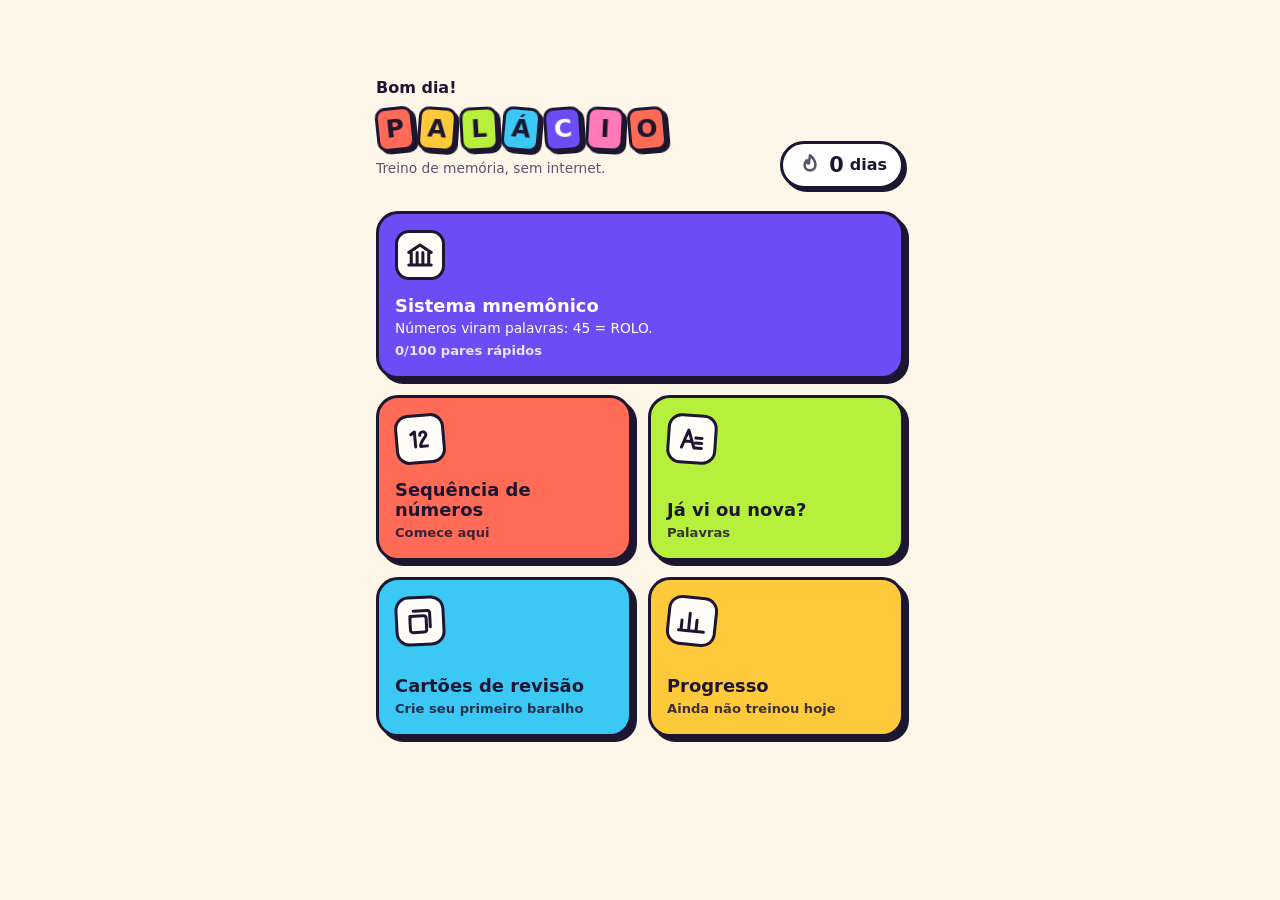
==== palacio/index.html @ a4c8fbee "Palácio: app de treino de memória offline (PWA) Novo app em palacio/, publicado em /Lsb/palacio/ jun" ====
<!doctype html>
<html lang="pt-BR">
<head>
  <meta charset="utf-8">
  <meta name="viewport" content="width=device-width, initial-scale=1, viewport-fit=cover">
  <title>Palácio</title>
  <meta name="description" content="Treino de memória que funciona sem internet: sistema mnemônico, sequência de números, palavras e cartões de revisão.">
  <meta name="theme-color" content="#fff6ea">
  <meta name="apple-mobile-web-app-capable" content="yes">
  <meta name="mobile-web-app-capable" content="yes">
  <meta name="apple-mobile-web-app-status-bar-style" content="default">
  <meta name="apple-mobile-web-app-title" content="Palácio">
  <link rel="manifest" href="manifest.webmanifest">
  <link rel="icon" href="img/icone.svg" type="image/svg+xml">
  <link rel="apple-touch-icon" href="img/icone-180.png">
  <link rel="stylesheet" href="css/app.css">
</head>
<body>
  <header class="topo">
    <button class="topo-voltar" id="voltar" aria-label="Voltar" hidden>
      <svg viewBox="0 0 24 24" width="22" height="22" aria-hidden="true"><path d="M15 5l-7 7 7 7" fill="none" stroke="currentColor" stroke-width="3" stroke-linecap="round" stroke-linejoin="round"/></svg>
    </button>
    <h1 class="topo-titulo" id="titulo">Palácio</h1>
    <span class="topo-offline" id="offline" hidden title="Sem internet: tudo continua funcionando">offline</span>
  </header>

  <main id="tela" class="tela" tabindex="-1"></main>

  <script type="module" src="js/app.js"></script>
</body>
</html>
---- palacio/css/app.css ----
/* Palácio — estilos. Blocos coloridos com borda grossa e sombra sólida, letras arredondadas.
   Pensado primeiro para celular em modo retrato. */

:root {
  --fundo: #fff6ea;
  --superficie: #ffffff;
  --superficie-2: #f3eadc;
  --texto: #1d1630;
  --texto-suave: #5c5470;
  --tinta: #1d1630; /* bordas e sombras */
  --borda-suave: #e4d9c8;
  --primario-fundo: #1d1630;
  --primario-texto: #ffffff;
  --ficha: #fffdf8; /* fichas brancas dentro dos blocos coloridos */
  --ficha-texto: #1d1630;

  --coral: #ff6b57;
  --lima: #b6f03c;
  --violeta: #6c4cf5;
  --ciano: #3cc8f5;
  --sol: #ffc93c;
  --rosa: #ff7ab6;
  --perigo: #d63a2a;
  --certo: #1f9d55;

  --raio: 22px;
  --sombra: 5px 5px 0 var(--tinta);
  --sombra-pequena: 3px 3px 0 var(--tinta);
  --mola: cubic-bezier(0.34, 1.56, 0.64, 1);
  --acento: transparent;
  --altura-topo: 56px;
  color-scheme: light dark;
}

@media (prefers-color-scheme: dark) {
  :root:not([data-tema-cor='claro']) {
    --fundo: #16131f;
    --superficie: #241f33;
    --superficie-2: #2e2840;
    --texto: #f4f0ff;
    --texto-suave: #a9a1bf;
    --tinta: #000000;
    --borda-suave: #3a3350;
    --primario-fundo: #f4f0ff;
    --primario-texto: #1d1630;
    --violeta: #7a5cff;
    --perigo: #ff7a66;
    --certo: #5fd38d;
  }
}

:root[data-tema-cor='escuro'] {
  --fundo: #16131f;
  --superficie: #241f33;
  --superficie-2: #2e2840;
  --texto: #f4f0ff;
  --texto-suave: #a9a1bf;
  --tinta: #000000;
  --borda-suave: #3a3350;
  --primario-fundo: #f4f0ff;
  --primario-texto: #1d1630;
  --violeta: #7a5cff;
  --perigo: #ff7a66;
  --certo: #5fd38d;
  color-scheme: dark;
}

:root[data-tema-cor='claro'] {
  color-scheme: light;
}

:root[data-secao='coral'] { --acento: var(--coral); }
:root[data-secao='lima'] { --acento: var(--lima); }
:root[data-secao='violeta'] { --acento: var(--violeta); }
:root[data-secao='ciano'] { --acento: var(--ciano); }
:root[data-secao='sol'] { --acento: var(--sol); }

* {
  box-sizing: border-box;
}

[hidden] {
  display: none !important;
}

html,
body {
  margin: 0;
  background: var(--fundo);
  color: var(--texto);
  font-family: ui-rounded, 'SF Pro Rounded', 'Nunito', 'Varela Round', system-ui, -apple-system, 'Segoe UI', Roboto, sans-serif;
  font-size: 16px;
  line-height: 1.45;
  -webkit-tap-highlight-color: transparent;
  -webkit-text-size-adjust: 100%;
  overscroll-behavior-y: none;
}

body {
  min-height: 100dvh;
}

button,
select,
input,
textarea {
  font: inherit;
  color: inherit;
}

button,
a {
  touch-action: manipulation;
}

a {
  color: inherit;
}

h2 {
  font-size: 1.25rem;
  font-weight: 900;
  letter-spacing: -0.01em;
  margin: 26px 0 10px;
}

h3 {
  font-size: 1.02rem;
  font-weight: 800;
  margin: 0 0 8px;
}

p {
  margin: 6px 0 10px;
}

.suave {
  color: var(--texto-suave);
}

.pequeno {
  font-size: 0.86rem;
}

.centro {
  text-align: center;
}

.crescer {
  flex: 1;
  min-width: 0;
}

.icone {
  flex: none;
  display: block;
}

/* ------------------------------------------------------------ topo */

.topo {
  position: sticky;
  top: 0;
  z-index: 20;
  display: flex;
  align-items: center;
  gap: 12px;
  min-height: calc(var(--altura-topo) + env(safe-area-inset-top));
  padding: env(safe-area-inset-top) 16px 0;
  background: var(--fundo);
  border-bottom: 4px solid var(--acento);
}

/* na tela inicial o nome já aparece grande, em bloquinhos */
:root[data-secao='inicio'] .topo-titulo {
  visibility: hidden;
}

.topo-titulo {
  flex: 1;
  margin: 0;
  font-size: 1.15rem;
  font-weight: 900;
  white-space: nowrap;
  overflow: hidden;
  text-overflow: ellipsis;
}

.topo-voltar {
  display: grid;
  place-items: center;
  flex: none;
  width: 40px;
  height: 40px;
  border: 3px solid var(--tinta);
  border-radius: 12px;
  background: var(--superficie);
  color: var(--texto);
  box-shadow: var(--sombra-pequena);
  cursor: pointer;
  transition: transform 0.1s, box-shadow 0.1s;
}

.topo-voltar:active {
  transform: translate(3px, 3px);
  box-shadow: none;
}

.topo-offline {
  font-size: 0.75rem;
  font-weight: 800;
  padding: 2px 10px;
  border: 2px solid var(--tinta);
  border-radius: 999px;
  background: var(--sol);
  color: var(--ficha-texto);
}

/* ------------------------------------------------------------ telas */

.tela {
  max-width: 560px;
  margin: 0 auto;
  padding: 18px 16px calc(32px + env(safe-area-inset-bottom));
  outline: none;
}

.tela-jogo {
  display: flex;
  flex-direction: column;
  gap: 18px;
  min-height: calc(100dvh - var(--altura-topo) - env(safe-area-inset-top) - 4px);
}

/* ------------------------------------------------------------ blocos */

.bloco {
  display: block;
  position: relative;
  background: var(--superficie);
  color: var(--texto);
  border: 3px solid var(--tinta);
  border-radius: var(--raio);
  box-shadow: var(--sombra);
  padding: 16px;
  margin: 0 0 16px;
  text-decoration: none;
}

.tela-jogo > .bloco,
.abaixo-palco > .bloco {
  margin: 0;
}

.bloco > :last-child {
  margin-bottom: 0;
}

.bloco > :first-child {
  margin-top: 0;
}

a.bloco {
  transition: transform 0.12s, box-shadow 0.12s;
}

a.bloco:active {
  transform: translate(4px, 4px);
  box-shadow: 1px 1px 0 var(--tinta);
}

.cor-coral,
.cor-lima,
.cor-violeta,
.cor-ciano,
.cor-sol,
.cor-rosa {
  background: var(--cor);
  color: var(--sobre, var(--ficha-texto));
}

.cor-coral { --cor: var(--coral); }
.cor-lima { --cor: var(--lima); }
.cor-violeta { --cor: var(--violeta); --sobre: #ffffff; }
.cor-ciano { --cor: var(--ciano); }
.cor-sol { --cor: var(--sol); }
.cor-rosa { --cor: var(--rosa); }

[class*='cor-'] .suave {
  color: inherit;
  opacity: 0.75;
}

.linha-entre {
  display: flex;
  justify-content: space-between;
  align-items: baseline;
  gap: 12px;
}

.barra {
  height: 16px;
  border: 3px solid var(--tinta);
  border-radius: 999px;
  background: var(--superficie-2);
  overflow: hidden;
  margin: 8px 0;
}

.barra > span {
  display: block;
  height: 100%;
  background: var(--lima);
  border-right: 3px solid var(--tinta);
}

/* ------------------------------------------------------------ botões */

.botoes {
  display: flex;
  flex-wrap: wrap;
  gap: 12px;
  margin: 14px 0;
}

.abaixo-palco > .botoes {
  margin: 0;
}

.botoes > .botao {
  flex: 1 1 0;
}

.botao {
  display: inline-flex;
  align-items: center;
  justify-content: center;
  gap: 8px;
  min-height: 50px;
  padding: 10px 18px;
  border: 3px solid var(--tinta);
  border-radius: 16px;
  background: var(--superficie);
  color: var(--texto);
  box-shadow: 4px 4px 0 var(--tinta);
  font-weight: 800;
  font-size: 1rem;
  text-decoration: none;
  cursor: pointer;
  user-select: none;
  -webkit-user-select: none;
  white-space: nowrap;
  transition: transform 0.1s, box-shadow 0.1s, background 0.15s;
}

.botao:active {
  transform: translate(4px, 4px);
  box-shadow: 0 0 0 var(--tinta);
}

.botao[disabled] {
  opacity: 0.45;
  pointer-events: none;
}

.botao.escuro {
  background: var(--primario-fundo);
  color: var(--primario-texto);
}

[class*='cor-'] .botao.escuro {
  background: #1d1630;
  color: #ffffff;
}

[class*='cor-'] .botao:not(.escuro):not([class*='cor-']) {
  background: var(--ficha);
  color: var(--ficha-texto);
}

.botao.grande {
  min-height: 58px;
  font-size: 1.12rem;
  padding: 12px 22px;
}

.botao.largo {
  display: flex;
  width: 100%;
}

.botao.perigo {
  color: var(--perigo);
}

.botao.resposta {
  flex: 1 1 0;
  flex-direction: column;
  gap: 4px;
  min-height: 96px;
  font-size: 1.2rem;
  border-radius: 20px;
}

.botao[class*='cor-'] {
  background: var(--cor);
  color: var(--sobre, var(--ficha-texto));
}

.respostas {
  display: flex;
  gap: 14px;
}

/* ------------------------------------------------------------ opções */

.opcao {
  display: block;
  margin: 4px 0 16px;
}

.opcao:last-child {
  margin-bottom: 4px;
}

.opcao-rotulo {
  display: block;
  font-weight: 800;
  font-size: 0.92rem;
  margin-bottom: 8px;
}

.opcao-linha {
  display: flex;
  align-items: center;
  gap: 12px;
  cursor: pointer;
}

.opcao-linha .opcao-rotulo {
  margin-bottom: 0;
}

.opcao-descricao {
  display: block;
  font-size: 0.8rem;
  color: var(--texto-suave);
}

.pilulas {
  display: flex;
  flex-wrap: wrap;
  gap: 8px;
}

.pilula {
  border: 2.5px solid var(--tinta);
  border-radius: 999px;
  padding: 7px 14px;
  background: var(--superficie);
  color: var(--texto);
  font-weight: 800;
  font-size: 0.9rem;
  cursor: pointer;
  transition: transform 0.15s var(--mola), background 0.15s;
}

.pilula[aria-pressed='true'] {
  background: var(--primario-fundo);
  color: var(--primario-texto);
  transform: scale(1.05);
}

.interruptor {
  position: relative;
  flex: none;
  width: 54px;
  height: 32px;
}

.interruptor input {
  position: absolute;
  inset: 0;
  opacity: 0;
  margin: 0;
  cursor: pointer;
  z-index: 1;
}

.interruptor span {
  position: absolute;
  inset: 0;
  border: 3px solid var(--tinta);
  border-radius: 999px;
  background: var(--superficie-2);
  transition: background 0.2s;
}

.interruptor span::after {
  content: '';
  position: absolute;
  top: 3px;
  left: 3px;
  width: 20px;
  height: 20px;
  border-radius: 50%;
  background: var(--tinta);
  transition: transform 0.25s var(--mola);
}

.interruptor input:checked + span {
  background: var(--lima);
}

.interruptor input:checked + span::after {
  transform: translateX(22px);
  background: #1d1630;
}

.interruptor input:focus-visible + span {
  outline: 3px solid var(--violeta);
  outline-offset: 2px;
}

.entrada {
  display: block;
  width: 100%;
  border: 3px solid var(--tinta);
  border-radius: 14px;
  padding: 12px 14px;
  background: var(--superficie);
  color: var(--texto);
  font-size: 17px;
  line-height: 1.35;
  resize: vertical;
}

.entrada:focus {
  outline: 3px solid var(--violeta);
  outline-offset: 2px;
}

.entrada.grande {
  font-size: 1.5rem;
  font-weight: 800;
  text-align: center;
  padding: 14px;
}

.rotulo-campo {
  display: block;
  font-weight: 800;
  margin: 14px 0;
}

.rotulo-campo > .entrada {
  margin-top: 6px;
  font-weight: 600;
}

/* ------------------------------------------------------------ palco dos jogos */

.palco {
  flex: 1 0 auto;
  display: flex;
  flex-direction: column;
  align-items: center;
  justify-content: center;
  gap: 10px;
  min-height: 230px;
  padding: 26px 18px;
  overflow: hidden;
  text-align: center;
  margin: 0;
}

.abaixo-palco {
  display: flex;
  flex-direction: column;
  gap: 16px;
}

.cabecalho-jogo h2 {
  font-size: 1.6rem;
  margin: 12px 0 4px;
}

.cabecalho-jogo p {
  max-width: 32ch;
  margin: 0 auto 6px;
}

.cabecalho-icone {
  display: inline-grid;
  place-items: center;
  width: 64px;
  height: 64px;
  border: 3px solid var(--tinta);
  border-radius: 18px;
  background: var(--ficha);
  color: var(--ficha-texto);
  box-shadow: var(--sombra-pequena);
  transform: rotate(-6deg);
  flex: none;
}

.cabecalho-secao {
  display: flex;
  align-items: center;
  gap: 14px;
}

.cabecalho-secao h2 {
  margin: 0 0 4px;
}

.cabecalho-secao p {
  margin: 0;
}

.destaques {
  display: grid;
  grid-template-columns: repeat(auto-fit, minmax(80px, 1fr));
  gap: 10px;
  width: 100%;
  margin: 6px 0;
}

.destaque {
  display: flex;
  flex-direction: column;
  align-items: center;
  text-align: center;
}

.destaque strong {
  font-size: 1.9rem;
  font-weight: 900;
  line-height: 1.1;
  font-variant-numeric: tabular-nums;
}

.destaque span {
  font-size: 0.78rem;
  font-weight: 700;
  opacity: 0.85;
}

.nivel-rotulo {
  font-weight: 900;
  font-size: 0.85rem;
  letter-spacing: 0.08em;
  text-transform: uppercase;
  padding: 3px 12px;
  border: 2.5px solid var(--tinta);
  border-radius: 999px;
  background: var(--ficha);
  color: var(--ficha-texto);
}

.numero-exibido {
  display: flex;
  flex-wrap: wrap;
  justify-content: center;
  gap: 0 0.3em;
  font-weight: 900;
  line-height: 1.05;
  letter-spacing: 0.02em;
  font-variant-numeric: tabular-nums;
  word-break: break-all;
  overflow-wrap: anywhere;
  max-width: 100%;
  margin: 10px 0;
}

.numero-pequeno {
  font-size: 2rem;
  font-weight: 900;
  opacity: 0.85;
  font-variant-numeric: tabular-nums;
}

.grupo-digitos {
  display: inline-block;
}

.pergunta {
  font-size: 1.25rem;
  font-weight: 800;
  margin: 4px 0;
}

.pergunta.ok::before {
  content: '✓ ';
}

.pergunta.alerta::before {
  content: '✗ ';
}

.tempo {
  width: min(280px, 80%);
  height: 14px;
  border: 3px solid var(--tinta);
  border-radius: 999px;
  background: var(--ficha);
  overflow: hidden;
}

.tempo > span {
  display: block;
  height: 100%;
  background: var(--tinta);
  animation: esvaziar linear forwards;
}

@keyframes esvaziar {
  from { width: 100%; }
  to { width: 0; }
}

.casas-digitos {
  display: flex;
  flex-wrap: wrap;
  justify-content: center;
  gap: 6px;
  max-width: 100%;
  min-height: 52px;
}

.casa-digito {
  display: grid;
  place-items: center;
  width: 36px;
  height: 48px;
  border: 3px solid var(--tinta);
  border-radius: 10px;
  background: var(--ficha);
  color: var(--ficha-texto);
  font-size: 1.7rem;
  font-weight: 900;
  opacity: 0.55;
}

.casa-digito.cheia {
  opacity: 1;
  animation: pular 0.3s var(--mola);
}

.casa-digito.atual {
  opacity: 1;
  border-style: dashed;
}

.casas-digitos.muitas .casa-digito {
  width: 28px;
  height: 40px;
  font-size: 1.3rem;
  border-width: 2.5px;
}

.casas-digitos.livre .casa-digito:not(.cheia):not(.atual) {
  display: none;
}

.teclado {
  display: grid;
  grid-template-columns: repeat(3, 1fr);
  gap: 10px;
}

.tecla {
  height: clamp(50px, 7.2dvh, 64px);
  border: 3px solid var(--tinta);
  border-radius: 16px;
  background: var(--superficie);
  color: var(--texto);
  box-shadow: 3px 3px 0 var(--tinta);
  font-size: 1.7rem;
  font-weight: 900;
  display: grid;
  place-items: center;
  cursor: pointer;
  user-select: none;
  -webkit-user-select: none;
  transition: transform 0.08s, box-shadow 0.08s, background 0.15s;
}

.tecla:active {
  transform: translate(3px, 3px);
  box-shadow: none;
}

.tecla-apagar {
  background: var(--superficie-2);
}

.tecla-ok {
  background: var(--sol);
  color: var(--ficha-texto);
  font-size: 1.3rem;
}

.tecla-ok.pronto {
  background: var(--lima);
  animation: pulsar 1.2s ease-in-out infinite;
}

@keyframes pulsar {
  50% { transform: scale(1.05); }
}

.comparacao {
  display: grid;
  gap: 2px;
  justify-items: center;
}

.comparacao-rotulo {
  font-size: 0.75rem;
  font-weight: 900;
  text-transform: uppercase;
  letter-spacing: 0.1em;
  opacity: 0.8;
  margin-top: 6px;
}

.linha-digitos {
  display: flex;
  flex-wrap: wrap;
  justify-content: center;
  gap: 2px;
  font-size: 1.9rem;
  font-weight: 900;
  font-variant-numeric: tabular-nums;
  line-height: 1.2;
}

.linha-digitos span {
  min-width: 0.75em;
  padding: 0 1px;
}

.linha-digitos .errado {
  background: #1d1630;
  color: #ffffff;
  border-radius: 6px;
}

.titulo-resultado {
  font-size: 2.3rem;
  font-weight: 900;
  line-height: 1.1;
  letter-spacing: -0.02em;
  margin-top: 8px;
}

.nivel-proximo {
  font-weight: 800;
  opacity: 0.85;
}

.placar-final {
  display: flex;
  flex-direction: column;
  align-items: center;
}

.placar-final strong {
  font-size: 4rem;
  font-weight: 900;
  line-height: 1;
  font-variant-numeric: tabular-nums;
}

.placar-final span {
  font-weight: 800;
}

.dica-sistema {
  width: 100%;
  margin-top: 6px;
  padding: 10px;
  border: 2.5px dashed currentColor;
  border-radius: 14px;
}

.dica-titulo {
  display: block;
  font-size: 0.72rem;
  font-weight: 900;
  text-transform: uppercase;
  letter-spacing: 0.1em;
  margin-bottom: 6px;
}

.dica-itens,
.lista-erros {
  display: flex;
  flex-wrap: wrap;
  justify-content: center;
  gap: 6px;
}

.dica-par {
  display: inline-flex;
  align-items: baseline;
  gap: 6px;
  padding: 3px 10px;
  border: 2.5px solid var(--tinta);
  border-radius: 10px;
  background: var(--ficha);
  color: var(--ficha-texto);
  font-weight: 700;
}

.dica-par b {
  font-weight: 900;
  font-variant-numeric: tabular-nums;
}

/* palavras */

.barra-jogo {
  position: absolute;
  top: 14px;
  left: 16px;
  right: 16px;
  display: flex;
  justify-content: space-between;
  align-items: center;
}

.vidas {
  display: flex;
  gap: 4px;
}

.vida path {
  fill: var(--coral);
  stroke: #1d1630;
}

.vida {
  transition: transform 0.3s var(--mola), opacity 0.3s;
}

.vida.perdida {
  opacity: 0.25;
  transform: scale(0.7) rotate(-20deg);
}

.placar {
  display: flex;
  align-items: baseline;
  gap: 8px;
  font-weight: 800;
  font-size: 0.85rem;
}

.placar strong {
  font-size: 1.8rem;
  font-weight: 900;
  font-variant-numeric: tabular-nums;
}

.palavra-exibida {
  font-size: 3rem;
  font-weight: 900;
  line-height: 1.1;
  letter-spacing: -0.01em;
  overflow-wrap: anywhere;
  margin: 10px 0;
}

.retorno {
  min-height: 1.5em;
  font-weight: 900;
  font-size: 1.1rem;
}

/* ------------------------------------------------------------ animações */

.pular {
  animation: pular 0.42s var(--mola);
}

@keyframes pular {
  0% { transform: scale(0.55); opacity: 0; }
  60% { opacity: 1; }
  100% { transform: scale(1); opacity: 1; }
}

.brilho {
  animation: brilho 0.35s ease-out;
}

@keyframes brilho {
  0% { transform: scale(1); filter: brightness(1); }
  35% { transform: scale(1.025); filter: brightness(1.12); }
  100% { transform: scale(1); filter: brightness(1); }
}

.tremer {
  animation: tremer 0.42s ease-in-out;
}

@keyframes tremer {
  20% { transform: translateX(-10px) rotate(-1deg); }
  40% { transform: translateX(9px) rotate(1deg); }
  60% { transform: translateX(-6px); }
  80% { transform: translateX(4px); }
}

.entrar {
  animation: entrar 0.45s var(--mola);
}

@keyframes entrar {
  from { transform: translateY(40px) rotate(3deg); opacity: 0; }
  to { transform: none; opacity: 1; }
}

.virar {
  animation: virar 0.35s var(--mola);
}

@keyframes virar {
  0% { transform: perspective(800px) rotateX(12deg) scale(0.98); }
  100% { transform: none; }
}

.confete {
  position: absolute;
  inset: 0;
  pointer-events: none;
  overflow: hidden;
  border-radius: inherit;
}

.confete span {
  position: absolute;
  top: -18px;
  width: 11px;
  height: 15px;
  border: 2px solid #1d1630;
  border-radius: 3px;
  animation: cair ease-in forwards;
}

@keyframes cair {
  to {
    transform: translate(var(--desvio), 560px) rotate(var(--giro));
  }
}

@media (prefers-reduced-motion: reduce) {
  *,
  *::before,
  *::after {
    animation-duration: 0.01ms !important;
    animation-iteration-count: 1 !important;
    transition-duration: 0.01ms !important;
  }
  .tempo > span {
    animation-duration: inherit !important;
  }
}

/* ------------------------------------------------------------ gráfico */

.grafico {
  display: flex;
  align-items: flex-end;
  gap: 3px;
  height: 110px;
  padding-top: 6px;
}

.barra-grafico {
  flex: 1;
  max-width: 28px;
  background: var(--acento-grafico, var(--ciano));
  border: 2px solid var(--tinta);
  border-radius: 6px 6px 2px 2px;
  transform-origin: bottom;
  animation: crescer 0.5s var(--mola) both;
}

.barra-grafico.topo {
  background: var(--sol);
}

@keyframes crescer {
  from { transform: scaleY(0); }
}

/* ------------------------------------------------------------ início */

.boas-vindas {
  display: flex;
  flex-wrap: wrap;
  align-items: flex-end;
  justify-content: space-between;
  gap: 10px 12px;
  margin: 2px 0 22px;
}

.saudacao {
  font-weight: 800;
  margin: 0 0 8px;
}

.marca {
  display: flex;
  gap: 4px;
  margin: 0 0 8px;
}

.marca span {
  display: grid;
  place-items: center;
  width: 38px;
  height: 44px;
  border: 3px solid var(--tinta);
  border-radius: 10px;
  background: var(--cor);
  color: var(--sobre, var(--ficha-texto));
  box-shadow: var(--sombra-pequena);
  font-size: 1.55rem;
  font-weight: 900;
  transform: rotate(var(--giro, 0deg));
  animation: soltar 0.5s var(--mola) both;
}

@keyframes soltar {
  from { transform: translateY(-30px) rotate(var(--giro, 0deg)); opacity: 0; }
}

.sequencia {
  display: inline-flex;
  align-items: center;
  gap: 6px;
  padding: 6px 14px;
  border: 3px solid var(--tinta);
  border-radius: 999px;
  background: var(--superficie);
  box-shadow: var(--sombra-pequena);
  font-weight: 800;
}

.sequencia strong {
  font-size: 1.3rem;
  font-weight: 900;
}

.sequencia .icone {
  color: var(--texto-suave);
}

.sequencia.acesa {
  background: var(--sol);
  color: var(--ficha-texto);
}

.sequencia.acesa .icone {
  color: #e2402b;
}

.sequencia.acesa .icone path {
  fill: var(--coral);
}

.grade-inicio {
  display: grid;
  grid-template-columns: 1fr 1fr;
  gap: 16px;
}

.grade-inicio .bloco {
  margin: 0;
}

.bloco-inicio {
  display: flex;
  flex-direction: column;
  gap: 2px;
  min-height: 160px;
}

.bloco-inicio.largo {
  grid-column: span 2;
  min-height: 140px;
}

.bloco-icone {
  display: grid;
  place-items: center;
  width: 50px;
  height: 50px;
  border: 3px solid var(--tinta);
  border-radius: 14px;
  background: var(--ficha);
  color: var(--ficha-texto);
  margin-bottom: auto;
}

.bloco-inicio:nth-child(2) .bloco-icone { transform: rotate(-5deg); }
.bloco-inicio:nth-child(3) .bloco-icone { transform: rotate(4deg); }
.bloco-inicio:nth-child(4) .bloco-icone { transform: rotate(-3deg); }
.bloco-inicio:nth-child(5) .bloco-icone { transform: rotate(6deg); }

.bloco-titulo {
  margin-top: 14px;
  font-size: 1.12rem;
  font-weight: 900;
  line-height: 1.15;
}

.bloco-texto {
  font-size: 0.86rem;
}

.bloco-info {
  font-size: 0.82rem;
  font-weight: 800;
  opacity: 0.85;
}

.aviso-instalar {
  margin-top: 22px;
}

/* ------------------------------------------------------------ progresso */

.calendario {
  display: grid;
  grid-template-rows: repeat(7, 1fr);
  grid-auto-flow: column;
  grid-auto-columns: 1fr;
  gap: 4px;
}

.calendario .dia {
  aspect-ratio: 1;
  border-radius: 4px;
  background: var(--superficie-2);
  border: 1.5px solid transparent;
}

.calendario .n1 { background: #ffe39a; border-color: var(--tinta); }
.calendario .n2 { background: var(--sol); border-color: var(--tinta); }
.calendario .n3 { background: #ff9f43; border-color: var(--tinta); }
.calendario .n4 { background: var(--coral); border-color: var(--tinta); }

.calendario .hoje {
  outline: 2.5px solid var(--violeta);
  outline-offset: 1px;
}

.grade-recordes {
  display: grid;
  grid-template-columns: 1fr 1fr;
  gap: 14px;
}

.grade-recordes .bloco {
  margin: 0;
}

.recorde {
  display: flex;
  flex-direction: column;
}

.recorde span {
  font-size: 0.82rem;
  font-weight: 800;
}

.recorde strong {
  font-size: 2.1rem;
  font-weight: 900;
  line-height: 1.1;
  font-variant-numeric: tabular-nums;
}

.recorde small {
  font-weight: 700;
  opacity: 0.8;
}

/* ------------------------------------------------------------ cartões */

.baralho-nome {
  font-size: 1.25rem;
  font-weight: 900;
}

.contagens {
  display: flex;
  flex-wrap: wrap;
  gap: 8px;
  margin-top: 10px;
}

.contagem {
  display: inline-flex;
  align-items: baseline;
  gap: 5px;
  padding: 2px 10px;
  border: 2px solid var(--tinta);
  border-radius: 999px;
  background: var(--ficha);
  color: var(--ficha-texto);
  font-size: 0.8rem;
  font-weight: 700;
}

.contagem b {
  font-size: 1.05rem;
  font-weight: 900;
}

.contagem.novos b { color: #0a6fb3; }
.contagem.aprendendo b { color: #c2410c; }
.contagem.revisar b { color: #3f7d0b; }

.cabecalho-baralho h2 {
  margin: 0 0 2px;
}

.cabecalho-baralho .botao {
  margin-top: 16px;
}

.tudo-em-dia {
  display: flex;
  align-items: center;
  gap: 8px;
  font-weight: 800;
  margin: 14px 0 0;
}

.lista-cartoes {
  margin-top: 10px;
  border: 3px solid var(--tinta);
  border-radius: 18px;
  background: var(--superficie);
  overflow: hidden;
}

.lista-cartoes:empty {
  display: none;
}

.item-cartao {
  display: grid;
  grid-template-columns: 1fr auto;
  gap: 0 10px;
  padding: 10px 14px;
  text-decoration: none;
  border-bottom: 2px dashed var(--borda-suave);
}

.item-cartao:last-child {
  border-bottom: 0;
}

.item-cartao:active {
  background: var(--superficie-2);
}

.item-frente {
  font-weight: 800;
  overflow: hidden;
  text-overflow: ellipsis;
  white-space: nowrap;
}

.item-verso {
  grid-column: 1;
  color: var(--texto-suave);
  font-size: 0.88rem;
  overflow: hidden;
  text-overflow: ellipsis;
  white-space: nowrap;
}

.item-estado {
  grid-column: 2;
  grid-row: 1 / span 2;
  align-self: center;
  font-size: 0.75rem;
  font-weight: 800;
  padding: 2px 8px;
  border: 2px solid var(--tinta);
  border-radius: 999px;
}

.cartao-estudo {
  flex: 1 0 auto;
  display: flex;
  flex-direction: column;
  justify-content: center;
  align-items: center;
  min-height: 260px;
  padding: 40px 20px 24px;
  text-align: center;
  overflow: hidden;
}

.etiqueta-fase {
  position: absolute;
  top: 12px;
  left: 12px;
  font-size: 0.72rem;
  font-weight: 900;
  text-transform: uppercase;
  letter-spacing: 0.08em;
  padding: 2px 10px;
  border: 2px solid var(--tinta);
  border-radius: 999px;
  background: var(--ficha);
  color: var(--ficha-texto);
}

.frente {
  font-size: 1.8rem;
  font-weight: 900;
  line-height: 1.2;
  white-space: pre-wrap;
  overflow-wrap: anywhere;
}

.divisoria {
  width: 70%;
  height: 0;
  border-top: 3px dashed currentColor;
  margin: 18px 0;
  opacity: 0.6;
}

.verso {
  font-size: 1.4rem;
  font-weight: 700;
  line-height: 1.3;
  white-space: pre-wrap;
  overflow-wrap: anywhere;
}

.acoes-estudo {
  min-height: 80px;
}

.respostas-srs {
  display: grid;
  grid-template-columns: repeat(4, 1fr);
  gap: 8px;
}

.resposta-srs {
  flex-direction: column;
  gap: 2px;
  min-height: 74px;
  padding: 6px 2px;
  border-radius: 16px;
  color: var(--ficha-texto);
}

.resposta-srs.errei { background: var(--coral); }
.resposta-srs.dificil { background: var(--sol); }
.resposta-srs.bom { background: var(--lima); }
.resposta-srs.facil { background: var(--ciano); }

.rotulo-resposta {
  font-size: 0.95rem;
  font-weight: 900;
}

.espera {
  font-size: 0.78rem;
  font-weight: 700;
  opacity: 0.8;
}

/* ------------------------------------------------------------ sistema */

.tabela-sistema {
  display: grid;
  grid-template-columns: 1fr 1fr;
  gap: 14px;
}

.tabela-sistema .bloco {
  margin: 0;
}

.ficha-digito {
  display: grid;
  grid-template-columns: auto 1fr;
  grid-template-areas:
    'num letras'
    'num nota'
    'num exemplo';
  align-content: center;
  column-gap: 10px;
  padding: 10px 12px;
  min-height: 92px;
}

.ficha-numero {
  grid-area: num;
  align-self: center;
  font-size: 2.6rem;
  font-weight: 900;
  line-height: 1;
}

.ficha-letras {
  grid-area: letras;
  font-weight: 900;
  font-size: 1.05rem;
  line-height: 1.2;
}

.ficha-nota {
  grid-area: nota;
  font-size: 0.7rem;
  font-weight: 700;
  line-height: 1.2;
  opacity: 0.85;
}

.ficha-exemplo {
  grid-area: exemplo;
  font-size: 0.8rem;
  font-style: italic;
  margin-top: 2px;
}

.treino {
  display: flex;
  align-items: center;
  gap: 14px;
}

.treino-icone {
  display: grid;
  place-items: center;
  flex: none;
  width: 52px;
  height: 52px;
  border: 3px solid var(--tinta);
  border-radius: 14px;
  background: var(--ficha);
  color: var(--ficha-texto);
}

.treino strong {
  display: block;
  font-size: 1.05rem;
  font-weight: 900;
}

.treino .pequeno {
  display: block;
  line-height: 1.3;
}

.treino-recorde {
  flex: none;
  font-weight: 900;
  font-size: 0.85rem;
  padding: 2px 10px;
  border: 2px solid var(--tinta);
  border-radius: 999px;
  background: var(--ficha);
  color: var(--ficha-texto);
}

.grade-pares {
  display: grid;
  grid-template-columns: repeat(5, 1fr);
  gap: 8px;
}

.grade-titulo {
  grid-column: 1 / -1;
  margin: 14px 0 2px;
}

.ficha-par {
  display: flex;
  flex-direction: column;
  align-items: center;
  min-width: 0;
  padding: 7px 2px;
  border: 2.5px solid var(--tinta);
  border-radius: 12px;
  background: color-mix(in srgb, var(--cor) 38%, var(--superficie));
  color: var(--texto);
  cursor: pointer;
  transition: transform 0.15s var(--mola);
}

.ficha-par:active {
  transform: scale(0.94);
}

.ficha-par b {
  font-size: 1.15rem;
  font-weight: 900;
  line-height: 1.1;
  font-variant-numeric: tabular-nums;
}

.ficha-par span {
  font-size: 0.72rem;
  font-weight: 700;
  max-width: 100%;
  overflow: hidden;
  text-overflow: ellipsis;
  white-space: nowrap;
}

.ficha-par.sua {
  border-width: 4px;
  box-shadow: var(--sombra-pequena);
}

.ficha-par.nao-confere span {
  text-decoration: line-through wavy var(--perigo);
}

.decomposicao {
  display: flex;
  flex-wrap: wrap;
  justify-content: center;
  gap: 4px;
  margin: 8px 0;
}

.letra {
  display: flex;
  flex-direction: column;
  align-items: center;
  min-width: 30px;
  padding: 3px 6px;
  border: 2.5px solid transparent;
  border-radius: 10px;
  opacity: 0.55;
}

.letra b {
  font-size: 1.3rem;
  font-weight: 900;
  line-height: 1.15;
}

.letra small {
  font-size: 0.82rem;
  font-weight: 900;
}

.letra.conta {
  opacity: 1;
  border-color: var(--tinta);
  background: var(--ficha);
  color: var(--ficha-texto);
}

.conferencia .ok,
.ok {
  color: var(--certo);
  font-weight: 800;
}

.conferencia .alerta {
  color: var(--perigo);
  font-weight: 800;
}

.palco .pergunta.ok,
.palco .pergunta.alerta {
  color: inherit;
}

.tempo-resposta {
  font-weight: 800;
  opacity: 0.85;
}

.mini-tabela {
  display: grid;
  grid-template-columns: repeat(5, 1fr);
  gap: 6px;
}

.mini-tabela span {
  display: flex;
  flex-direction: column;
  align-items: center;
  text-align: center;
  padding: 4px 2px;
  border: 2px solid var(--tinta);
  border-radius: 10px;
  background: color-mix(in srgb, var(--cor) 40%, var(--superficie));
  font-size: 0.66rem;
  font-weight: 700;
  line-height: 1.15;
}

.mini-tabela b {
  font-size: 1.1rem;
  font-weight: 900;
}

/* folha que sobe de baixo (editar palavra) */

.folha-fundo {
  position: fixed;
  inset: 0;
  z-index: 50;
  background: rgba(10, 8, 20, 0.45);
  animation: aparecer 0.2s ease-out;
}

.folha {
  position: fixed;
  z-index: 51;
  left: 12px;
  right: 12px;
  bottom: calc(12px + env(safe-area-inset-bottom));
  max-width: 540px;
  margin: 0 auto;
  max-height: 85dvh;
  overflow: auto;
  animation: subir 0.35s var(--mola);
}

.folha-fechar {
  position: absolute;
  top: 10px;
  right: 10px;
  width: 38px;
  height: 38px;
  border: 3px solid var(--tinta);
  border-radius: 12px;
  background: var(--superficie-2);
  font-size: 1.4rem;
  font-weight: 900;
  line-height: 1;
  cursor: pointer;
}

.folha-numero {
  font-size: 3rem;
  font-weight: 900;
  text-align: center;
  line-height: 1;
  margin: 4px 0 0;
}

@keyframes aparecer {
  from { opacity: 0; }
}

@keyframes subir {
  from { transform: translateY(100%); }
}

/* ------------------------------------------------------------ aviso */

.toast {
  position: fixed;
  z-index: 100;
  left: 50%;
  bottom: calc(24px + env(safe-area-inset-bottom));
  transform: translateX(-50%);
  max-width: calc(100% - 32px);
  padding: 12px 18px;
  border: 3px solid var(--tinta);
  border-radius: 16px;
  background: var(--primario-fundo);
  color: var(--primario-texto);
  box-shadow: var(--sombra-pequena);
  font-weight: 800;
  animation: toast 0.35s var(--mola);
}

@keyframes toast {
  from { transform: translate(-50%, 30px); opacity: 0; }
}

/* telas baixas (iPhone SE): tudo um pouco mais compacto */
@media (max-height: 700px) {
  .palco {
    min-height: 200px;
    padding: 18px 14px;
  }
  .tela-jogo {
    gap: 14px;
  }
  .botao.resposta {
    min-height: 80px;
  }
}
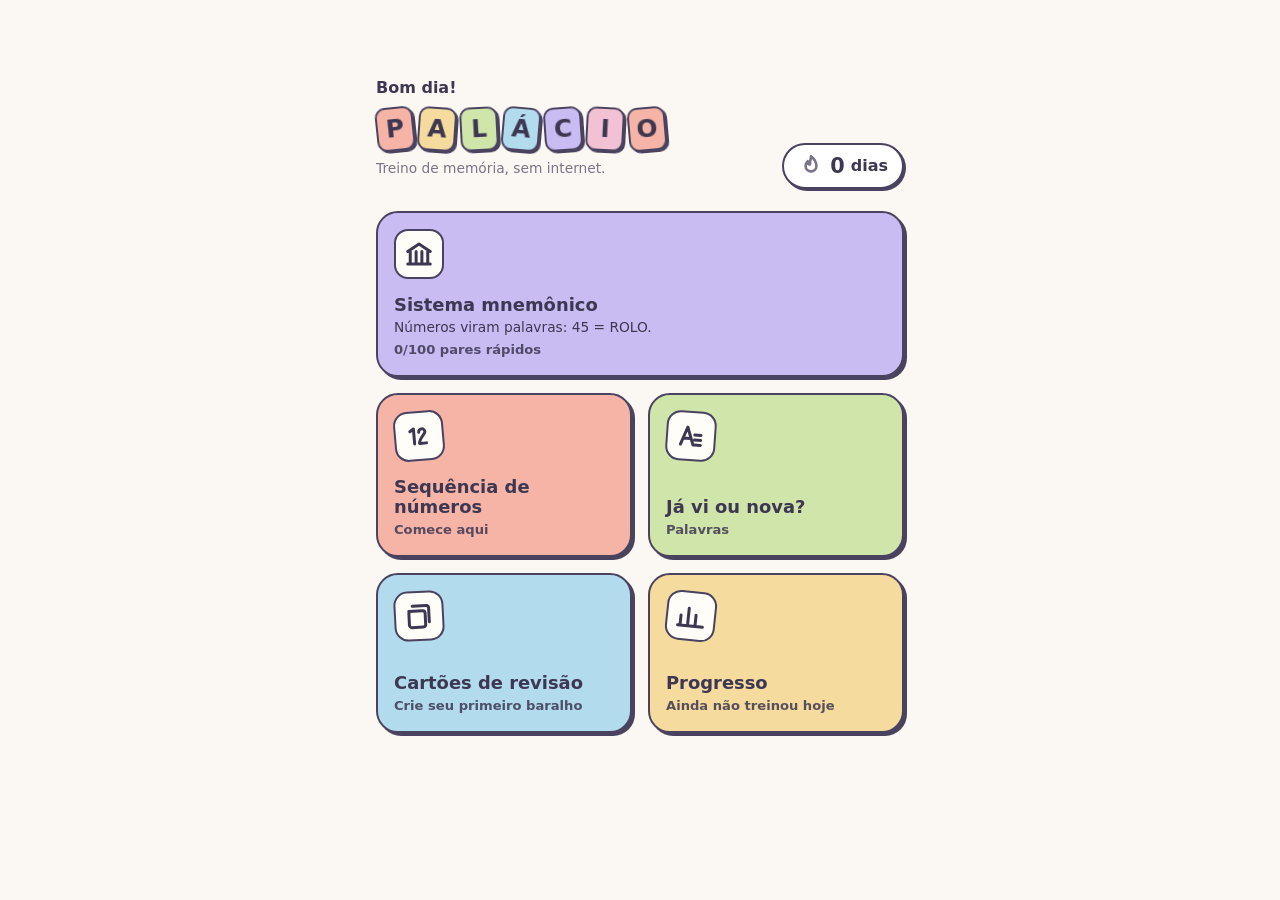
==== commit b10878bc: "Palácio: paletas de cores suaves, Pastel como padrão - Cinco paletas (Pastel, Argila, Neblina, Petró" ====
--- a/palacio/index.html
+++ b/palacio/index.html
@@ -5,7 +5,7 @@
   <meta name="viewport" content="width=device-width, initial-scale=1, viewport-fit=cover">
   <title>Palácio</title>
   <meta name="description" content="Treino de memória que funciona sem internet: sistema mnemônico, sequência de números, palavras e cartões de revisão.">
-  <meta name="theme-color" content="#fff6ea">
+  <meta name="theme-color" content="#fbf7f2">
   <meta name="apple-mobile-web-app-capable" content="yes">
   <meta name="mobile-web-app-capable" content="yes">
   <meta name="apple-mobile-web-app-status-bar-style" content="default">
@@ -14,6 +14,16 @@
   <link rel="icon" href="img/icone.svg" type="image/svg+xml">
   <link rel="apple-touch-icon" href="img/icone-180.png">
   <link rel="stylesheet" href="css/app.css">
+  <script>
+    // aplica paleta e modo escuro antes de desenhar a tela (evita piscar com as cores erradas)
+    try {
+      var c = JSON.parse(localStorage.getItem('palacio:config') || '{}');
+      var r = document.documentElement;
+      var p = c.paleta || 'pastel';
+      if (p !== 'vivas') r.dataset.paleta = p;
+      r.dataset.modo = c.cores === 'escuro' || (c.cores !== 'claro' && matchMedia('(prefers-color-scheme: dark)').matches) ? 'escuro' : 'claro';
+    } catch (e) {}
+  </script>
 </head>
 <body>
   <header class="topo">
--- a/palacio/css/app.css
+++ b/palacio/css/app.css
@@ -1,5 +1,6 @@
-/* Palácio — estilos. Blocos coloridos com borda grossa e sombra sólida, letras arredondadas.
-   Pensado primeiro para celular em modo retrato. */
+/* Palácio — estilos. Blocos coloridos com borda e sombra, letras arredondadas.
+   As cores, o traço e a sombra vêm das paletas (data-paleta) e do modo claro/escuro
+   (data-modo, definido pelo app). Pensado primeiro para celular em modo retrato. */
 
 :root {
   --fundo: #fff6ea;
@@ -23,33 +24,153 @@
   --perigo: #d63a2a;
   --certo: #1f9d55;
 
+  --sobre-violeta: #ffffff; /* texto sobre o violeta */
+  --forte: #1d1630; /* preenchimentos escuros dentro dos blocos (botão, barra de tempo) */
+
+  /* traço e sombra dos blocos: cada paleta pode trocar */
   --raio: 22px;
+  --traco: 3px;
+  --traco-fino: 2.5px;
   --sombra: 5px 5px 0 var(--tinta);
   --sombra-pequena: 3px 3px 0 var(--tinta);
+  --sombra-botao: 4px 4px 0 var(--tinta);
+  --sombra-apertado: 0 0 0 var(--tinta);
+  --apertar: translate(4px, 4px);
+  --apertar-pequeno: translate(3px, 3px);
   --mola: cubic-bezier(0.34, 1.56, 0.64, 1);
   --acento: transparent;
   --altura-topo: 56px;
-  color-scheme: light dark;
-}
-
-@media (prefers-color-scheme: dark) {
-  :root:not([data-tema-cor='claro']) {
-    --fundo: #16131f;
-    --superficie: #241f33;
-    --superficie-2: #2e2840;
-    --texto: #f4f0ff;
-    --texto-suave: #a9a1bf;
-    --tinta: #000000;
-    --borda-suave: #3a3350;
-    --primario-fundo: #f4f0ff;
-    --primario-texto: #1d1630;
-    --violeta: #7a5cff;
-    --perigo: #ff7a66;
-    --certo: #5fd38d;
-  }
-}
-
-:root[data-tema-cor='escuro'] {
+  color-scheme: light;
+}
+
+/* ------------------------------------------------------------ paletas
+   Sem data-paleta: "vivas" (as cores fortes do começo). */
+
+/* Pastel: o mesmo jeito de blocos, com cores claras e traço mais fino */
+:root[data-paleta='pastel'] {
+  --fundo: #fbf7f2;
+  --superficie-2: #f2ece4;
+  --texto: #3d3752;
+  --texto-suave: #7a7389;
+  --tinta: #4a4360;
+  --borda-suave: #ebe3d8;
+  --primario-fundo: #4a4360;
+  --ficha-texto: #3d3752;
+  --forte: #4a4360;
+  --coral: #f6b4a7;
+  --lima: #cfe5aa;
+  --violeta: #c8bcf2;
+  --ciano: #b2dbee;
+  --sol: #f5db9d;
+  --rosa: #f2c2d4;
+  --sobre-violeta: #3d3752;
+  --traco: 2px;
+  --traco-fino: 2px;
+  --sombra: 3px 3px 0 var(--tinta);
+  --sombra-pequena: 2px 2px 0 var(--tinta);
+  --sombra-botao: 3px 3px 0 var(--tinta);
+  --apertar: translate(3px, 3px);
+  --apertar-pequeno: translate(2px, 2px);
+}
+
+/* Argila: tons de terra (terracota, sálvia, areia), traço marrom e sombra leve */
+:root[data-paleta='argila'] {
+  --fundo: #f3ede3;
+  --superficie: #fffaf3;
+  --superficie-2: #ebe2d4;
+  --texto: #43382f;
+  --texto-suave: #7d6f62;
+  --tinta: #6b5a4c;
+  --borda-suave: #e3d8c8;
+  --primario-fundo: #5a4a3d;
+  --ficha: #fffaf3;
+  --ficha-texto: #43382f;
+  --forte: #5a4a3d;
+  --coral: #dd9f86;
+  --lima: #b4c49c;
+  --violeta: #8b6f5c;
+  --ciano: #a2bccb;
+  --sol: #e8cc94;
+  --rosa: #dbaeac;
+  --sobre-violeta: #ffffff;
+  --raio: 18px;
+  --traco: 2px;
+  --traco-fino: 1.5px;
+  --sombra: 3px 3px 0 rgba(107, 90, 76, 0.45);
+  --sombra-pequena: 2px 2px 0 rgba(107, 90, 76, 0.45);
+  --sombra-botao: 3px 3px 0 rgba(107, 90, 76, 0.45);
+  --sombra-apertado: 0 0 0 rgba(107, 90, 76, 0.45);
+  --apertar: translate(2px, 2px);
+  --apertar-pequeno: translate(2px, 2px);
+}
+
+/* Neblina: fundo claro, cores bem leves, sem contorno escuro, sombra difusa */
+:root[data-paleta='neblina'] {
+  --fundo: #f5f6f8;
+  --superficie-2: #eceef2;
+  --texto: #2a2f3a;
+  --texto-suave: #6b7280;
+  --tinta: #dde1e7;
+  --borda-suave: #e6e9ee;
+  --primario-fundo: #2a2f3a;
+  --ficha-texto: #2a2f3a;
+  --forte: #2a2f3a;
+  --coral: #f8dcd3;
+  --lima: #dcebcc;
+  --violeta: #e0d9f7;
+  --ciano: #d4e9f4;
+  --sol: #f7e9c6;
+  --rosa: #f5d9e3;
+  --sobre-violeta: #2a2f3a;
+  --raio: 20px;
+  --traco: 1.5px;
+  --traco-fino: 1px;
+  --sombra: 0 4px 16px rgba(30, 40, 60, 0.08);
+  --sombra-pequena: 0 2px 6px rgba(30, 40, 60, 0.08);
+  --sombra-botao: 0 2px 8px rgba(30, 40, 60, 0.1);
+  --sombra-apertado: 0 1px 2px rgba(30, 40, 60, 0.08);
+  --apertar: scale(0.98);
+  --apertar-pequeno: scale(0.96);
+}
+
+/* Petróleo: verde-azulado profundo com areia e sálvia, sóbrio */
+:root[data-paleta='petroleo'] {
+  --fundo: #f1f4f2;
+  --superficie-2: #e5ebe8;
+  --texto: #1f3537;
+  --texto-suave: #5f7273;
+  --tinta: #2d4a4c;
+  --borda-suave: #dbe3e0;
+  --primario-fundo: #2d5d60;
+  --ficha: #fbfcfa;
+  --ficha-texto: #1f3537;
+  --forte: #2d4a4c;
+  --coral: #e7c3ae;
+  --lima: #c6dbc2;
+  --violeta: #2f6a6e;
+  --ciano: #bdd8da;
+  --sol: #ebdbb2;
+  --rosa: #e2cacc;
+  --sobre-violeta: #ffffff;
+  --raio: 18px;
+  --traco: 1.5px;
+  --traco-fino: 1.5px;
+  --sombra: 0 3px 0 rgba(45, 74, 76, 0.25);
+  --sombra-pequena: 0 2px 0 rgba(45, 74, 76, 0.25);
+  --sombra-botao: 0 3px 0 rgba(45, 74, 76, 0.3);
+  --sombra-apertado: 0 0 0 rgba(45, 74, 76, 0.3);
+  --apertar: translateY(3px);
+  --apertar-pequeno: translateY(2px);
+}
+
+/* Neblina tem contorno claro: as casas dos dígitos precisam de um traço mais visível */
+:root[data-paleta='neblina'] .casa-digito {
+  border-color: #b9c0cc;
+}
+
+/* ------------------------------------------------------------ modo escuro */
+
+:root[data-modo='escuro'] {
   --fundo: #16131f;
   --superficie: #241f33;
   --superficie-2: #2e2840;
@@ -65,8 +186,99 @@
   color-scheme: dark;
 }
 
-:root[data-tema-cor='claro'] {
-  color-scheme: light;
+:root[data-modo='escuro'][data-paleta='pastel'] {
+  --fundo: #1b1a22;
+  --superficie: #26242f;
+  --superficie-2: #312e3b;
+  --texto: #f1eef6;
+  --texto-suave: #aaa4b8;
+  --tinta: #0e0d12;
+  --borda-suave: #393544;
+  --primario-fundo: #f1eef6;
+  --primario-texto: #2b2738;
+  --ficha: #f7f3ee;
+  --ficha-texto: #2b2738;
+  --forte: #2b2738;
+  --coral: #e9a194;
+  --lima: #bcd796;
+  --violeta: #b3a6e6;
+  --ciano: #9ccbe0;
+  --sol: #e8cb86;
+  --rosa: #e3abc0;
+  --sobre-violeta: #2b2738;
+}
+
+:root[data-modo='escuro'][data-paleta='argila'] {
+  --fundo: #1d1915;
+  --superficie: #2a241e;
+  --superficie-2: #352e26;
+  --texto: #f2ebe2;
+  --texto-suave: #b5a898;
+  --tinta: #0f0c09;
+  --borda-suave: #3e352c;
+  --primario-fundo: #f2ebe2;
+  --primario-texto: #2f2620;
+  --ficha: #f7f0e6;
+  --ficha-texto: #2f2620;
+  --forte: #2f2620;
+  --coral: #c98a72;
+  --lima: #9fb086;
+  --violeta: #7a604f;
+  --ciano: #8ea8b8;
+  --sol: #d4b67c;
+  --rosa: #c79896;
+  --sombra: 3px 3px 0 rgba(0, 0, 0, 0.5);
+  --sombra-pequena: 2px 2px 0 rgba(0, 0, 0, 0.5);
+  --sombra-botao: 3px 3px 0 rgba(0, 0, 0, 0.5);
+}
+
+:root[data-modo='escuro'][data-paleta='neblina'] {
+  --fundo: #15181d;
+  --superficie: #1e2229;
+  --superficie-2: #272c35;
+  --texto: #e8ebf0;
+  --texto-suave: #9aa3b2;
+  --tinta: #2e343e;
+  --borda-suave: #2a2f38;
+  --primario-fundo: #e8ebf0;
+  --primario-texto: #2a2f3a;
+  --ficha: #ffffff;
+  --ficha-texto: #2a2f3a;
+  --forte: #2a2f3a;
+  --coral: #e8bfb3;
+  --lima: #c4d9b0;
+  --violeta: #c9bff0;
+  --ciano: #b6d6e8;
+  --sol: #eedcab;
+  --rosa: #ecc1d0;
+  --sobre-violeta: #2a2f3a;
+  --sombra: 0 4px 16px rgba(0, 0, 0, 0.35);
+  --sombra-pequena: 0 2px 6px rgba(0, 0, 0, 0.35);
+  --sombra-botao: 0 2px 8px rgba(0, 0, 0, 0.4);
+}
+
+:root[data-modo='escuro'][data-paleta='petroleo'] {
+  --fundo: #121a1a;
+  --superficie: #1b2626;
+  --superficie-2: #233131;
+  --texto: #e6efed;
+  --texto-suave: #9db0ae;
+  --tinta: #0a1010;
+  --borda-suave: #2a3a3a;
+  --primario-fundo: #e6efed;
+  --primario-texto: #1f3537;
+  --ficha: #f6f8f6;
+  --ficha-texto: #1f3537;
+  --forte: #1f3537;
+  --coral: #cfa892;
+  --lima: #a9c3a5;
+  --violeta: #3f8a8f;
+  --ciano: #9fc2c4;
+  --sol: #d6c493;
+  --rosa: #cbb0b2;
+  --sombra: 0 3px 0 rgba(0, 0, 0, 0.45);
+  --sombra-pequena: 0 2px 0 rgba(0, 0, 0, 0.45);
+  --sombra-botao: 0 3px 0 rgba(0, 0, 0, 0.5);
 }
 
 :root[data-secao='coral'] { --acento: var(--coral); }
@@ -192,7 +404,7 @@
   flex: none;
   width: 40px;
   height: 40px;
-  border: 3px solid var(--tinta);
+  border: var(--traco) solid var(--tinta);
   border-radius: 12px;
   background: var(--superficie);
   color: var(--texto);
@@ -202,7 +414,7 @@
 }
 
 .topo-voltar:active {
-  transform: translate(3px, 3px);
+  transform: var(--apertar-pequeno);
   box-shadow: none;
 }
 
@@ -210,7 +422,7 @@
   font-size: 0.75rem;
   font-weight: 800;
   padding: 2px 10px;
-  border: 2px solid var(--tinta);
+  border: var(--traco-fino) solid var(--tinta);
   border-radius: 999px;
   background: var(--sol);
   color: var(--ficha-texto);
@@ -239,7 +451,7 @@
   position: relative;
   background: var(--superficie);
   color: var(--texto);
-  border: 3px solid var(--tinta);
+  border: var(--traco) solid var(--tinta);
   border-radius: var(--raio);
   box-shadow: var(--sombra);
   padding: 16px;
@@ -265,8 +477,8 @@
 }
 
 a.bloco:active {
-  transform: translate(4px, 4px);
-  box-shadow: 1px 1px 0 var(--tinta);
+  transform: var(--apertar);
+  box-shadow: var(--sombra-apertado);
 }
 
 .cor-coral,
@@ -281,7 +493,7 @@
 
 .cor-coral { --cor: var(--coral); }
 .cor-lima { --cor: var(--lima); }
-.cor-violeta { --cor: var(--violeta); --sobre: #ffffff; }
+.cor-violeta { --cor: var(--violeta); --sobre: var(--sobre-violeta); }
 .cor-ciano { --cor: var(--ciano); }
 .cor-sol { --cor: var(--sol); }
 .cor-rosa { --cor: var(--rosa); }
@@ -300,7 +512,7 @@
 
 .barra {
   height: 16px;
-  border: 3px solid var(--tinta);
+  border: var(--traco) solid var(--tinta);
   border-radius: 999px;
   background: var(--superficie-2);
   overflow: hidden;
@@ -311,7 +523,7 @@
   display: block;
   height: 100%;
   background: var(--lima);
-  border-right: 3px solid var(--tinta);
+  border-right: var(--traco) solid var(--tinta);
 }
 
 /* ------------------------------------------------------------ botões */
@@ -338,11 +550,11 @@
   gap: 8px;
   min-height: 50px;
   padding: 10px 18px;
-  border: 3px solid var(--tinta);
+  border: var(--traco) solid var(--tinta);
   border-radius: 16px;
   background: var(--superficie);
   color: var(--texto);
-  box-shadow: 4px 4px 0 var(--tinta);
+  box-shadow: var(--sombra-botao);
   font-weight: 800;
   font-size: 1rem;
   text-decoration: none;
@@ -354,8 +566,8 @@
 }
 
 .botao:active {
-  transform: translate(4px, 4px);
-  box-shadow: 0 0 0 var(--tinta);
+  transform: var(--apertar);
+  box-shadow: var(--sombra-apertado);
 }
 
 .botao[disabled] {
@@ -369,7 +581,7 @@
 }
 
 [class*='cor-'] .botao.escuro {
-  background: #1d1630;
+  background: var(--forte);
   color: #ffffff;
 }
 
@@ -454,7 +666,7 @@
 }
 
 .pilula {
-  border: 2.5px solid var(--tinta);
+  border: var(--traco-fino) solid var(--tinta);
   border-radius: 999px;
   padding: 7px 14px;
   background: var(--superficie);
@@ -469,6 +681,50 @@
   background: var(--primario-fundo);
   color: var(--primario-texto);
   transform: scale(1.05);
+}
+
+.paletas {
+  display: grid;
+  grid-template-columns: repeat(auto-fill, minmax(92px, 1fr));
+  gap: 10px;
+}
+
+.paleta {
+  display: flex;
+  flex-direction: column;
+  align-items: center;
+  gap: 6px;
+  padding: 10px 6px 8px;
+  border: var(--traco-fino) solid var(--borda-suave);
+  border-radius: 16px;
+  background: var(--superficie);
+  color: var(--texto);
+  font-weight: 800;
+  font-size: 0.85rem;
+  cursor: pointer;
+  transition: transform 0.15s var(--mola), border-color 0.15s;
+}
+
+.paleta[aria-pressed='true'] {
+  border-color: var(--tinta);
+  box-shadow: var(--sombra-pequena);
+  transform: scale(1.04);
+}
+
+.paleta-amostras {
+  display: flex;
+}
+
+.paleta-amostras span {
+  width: 18px;
+  height: 18px;
+  border-radius: 50%;
+  border: 1.5px solid rgba(0, 0, 0, 0.25);
+  margin-left: -5px;
+}
+
+.paleta-amostras span:first-child {
+  margin-left: 0;
 }
 
 .interruptor {
@@ -490,7 +746,7 @@
 .interruptor span {
   position: absolute;
   inset: 0;
-  border: 3px solid var(--tinta);
+  border: var(--traco) solid var(--tinta);
   border-radius: 999px;
   background: var(--superficie-2);
   transition: background 0.2s;
@@ -504,7 +760,7 @@
   width: 20px;
   height: 20px;
   border-radius: 50%;
-  background: var(--tinta);
+  background: var(--forte);
   transition: transform 0.25s var(--mola);
 }
 
@@ -514,7 +770,7 @@
 
 .interruptor input:checked + span::after {
   transform: translateX(22px);
-  background: #1d1630;
+  background: var(--forte);
 }
 
 .interruptor input:focus-visible + span {
@@ -525,7 +781,7 @@
 .entrada {
   display: block;
   width: 100%;
-  border: 3px solid var(--tinta);
+  border: var(--traco) solid var(--tinta);
   border-radius: 14px;
   padding: 12px 14px;
   background: var(--superficie);
@@ -595,7 +851,7 @@
   place-items: center;
   width: 64px;
   height: 64px;
-  border: 3px solid var(--tinta);
+  border: var(--traco) solid var(--tinta);
   border-radius: 18px;
   background: var(--ficha);
   color: var(--ficha-texto);
@@ -652,7 +908,7 @@
   letter-spacing: 0.08em;
   text-transform: uppercase;
   padding: 3px 12px;
-  border: 2.5px solid var(--tinta);
+  border: var(--traco-fino) solid var(--tinta);
   border-radius: 999px;
   background: var(--ficha);
   color: var(--ficha-texto);
@@ -701,7 +957,7 @@
 .tempo {
   width: min(280px, 80%);
   height: 14px;
-  border: 3px solid var(--tinta);
+  border: var(--traco) solid var(--tinta);
   border-radius: 999px;
   background: var(--ficha);
   overflow: hidden;
@@ -710,7 +966,7 @@
 .tempo > span {
   display: block;
   height: 100%;
-  background: var(--tinta);
+  background: var(--forte);
   animation: esvaziar linear forwards;
 }
 
@@ -733,7 +989,7 @@
   place-items: center;
   width: 36px;
   height: 48px;
-  border: 3px solid var(--tinta);
+  border: var(--traco) solid var(--tinta);
   border-radius: 10px;
   background: var(--ficha);
   color: var(--ficha-texto);
@@ -771,11 +1027,11 @@
 
 .tecla {
   height: clamp(50px, 7.2dvh, 64px);
-  border: 3px solid var(--tinta);
+  border: var(--traco) solid var(--tinta);
   border-radius: 16px;
   background: var(--superficie);
   color: var(--texto);
-  box-shadow: 3px 3px 0 var(--tinta);
+  box-shadow: var(--sombra-pequena);
   font-size: 1.7rem;
   font-weight: 900;
   display: grid;
@@ -787,7 +1043,7 @@
 }
 
 .tecla:active {
-  transform: translate(3px, 3px);
+  transform: var(--apertar-pequeno);
   box-shadow: none;
 }
 
@@ -842,7 +1098,7 @@
 }
 
 .linha-digitos .errado {
-  background: #1d1630;
+  background: var(--forte);
   color: #ffffff;
   border-radius: 6px;
 }
@@ -907,7 +1163,7 @@
   align-items: baseline;
   gap: 6px;
   padding: 3px 10px;
-  border: 2.5px solid var(--tinta);
+  border: var(--traco-fino) solid var(--tinta);
   border-radius: 10px;
   background: var(--ficha);
   color: var(--ficha-texto);
@@ -938,7 +1194,7 @@
 
 .vida path {
   fill: var(--coral);
-  stroke: #1d1630;
+  stroke: var(--forte);
 }
 
 .vida {
@@ -1043,7 +1299,7 @@
   top: -18px;
   width: 11px;
   height: 15px;
-  border: 2px solid #1d1630;
+  border: var(--traco-fino) solid var(--forte);
   border-radius: 3px;
   animation: cair ease-in forwards;
 }
@@ -1081,7 +1337,7 @@
   flex: 1;
   max-width: 28px;
   background: var(--acento-grafico, var(--ciano));
-  border: 2px solid var(--tinta);
+  border: var(--traco-fino) solid var(--tinta);
   border-radius: 6px 6px 2px 2px;
   transform-origin: bottom;
   animation: crescer 0.5s var(--mola) both;
@@ -1122,7 +1378,7 @@
   place-items: center;
   width: 38px;
   height: 44px;
-  border: 3px solid var(--tinta);
+  border: var(--traco) solid var(--tinta);
   border-radius: 10px;
   background: var(--cor);
   color: var(--sobre, var(--ficha-texto));
@@ -1142,7 +1398,7 @@
   align-items: center;
   gap: 6px;
   padding: 6px 14px;
-  border: 3px solid var(--tinta);
+  border: var(--traco) solid var(--tinta);
   border-radius: 999px;
   background: var(--superficie);
   box-shadow: var(--sombra-pequena);
@@ -1198,7 +1454,7 @@
   place-items: center;
   width: 50px;
   height: 50px;
-  border: 3px solid var(--tinta);
+  border: var(--traco) solid var(--tinta);
   border-radius: 14px;
   background: var(--ficha);
   color: var(--ficha-texto);
@@ -1248,9 +1504,9 @@
   border: 1.5px solid transparent;
 }
 
-.calendario .n1 { background: #ffe39a; border-color: var(--tinta); }
+.calendario .n1 { background: color-mix(in srgb, var(--sol) 45%, var(--superficie)); border-color: var(--tinta); }
 .calendario .n2 { background: var(--sol); border-color: var(--tinta); }
-.calendario .n3 { background: #ff9f43; border-color: var(--tinta); }
+.calendario .n3 { background: color-mix(in srgb, var(--sol) 50%, var(--coral)); border-color: var(--tinta); }
 .calendario .n4 { background: var(--coral); border-color: var(--tinta); }
 
 .calendario .hoje {
@@ -1309,7 +1565,7 @@
   align-items: baseline;
   gap: 5px;
   padding: 2px 10px;
-  border: 2px solid var(--tinta);
+  border: var(--traco-fino) solid var(--tinta);
   border-radius: 999px;
   background: var(--ficha);
   color: var(--ficha-texto);
@@ -1344,7 +1600,7 @@
 
 .lista-cartoes {
   margin-top: 10px;
-  border: 3px solid var(--tinta);
+  border: var(--traco) solid var(--tinta);
   border-radius: 18px;
   background: var(--superficie);
   overflow: hidden;
@@ -1394,7 +1650,7 @@
   font-size: 0.75rem;
   font-weight: 800;
   padding: 2px 8px;
-  border: 2px solid var(--tinta);
+  border: var(--traco-fino) solid var(--tinta);
   border-radius: 999px;
 }
 
@@ -1419,7 +1675,7 @@
   text-transform: uppercase;
   letter-spacing: 0.08em;
   padding: 2px 10px;
-  border: 2px solid var(--tinta);
+  border: var(--traco-fino) solid var(--tinta);
   border-radius: 999px;
   background: var(--ficha);
   color: var(--ficha-texto);
@@ -1551,7 +1807,7 @@
   flex: none;
   width: 52px;
   height: 52px;
-  border: 3px solid var(--tinta);
+  border: var(--traco) solid var(--tinta);
   border-radius: 14px;
   background: var(--ficha);
   color: var(--ficha-texto);
@@ -1573,7 +1829,7 @@
   font-weight: 900;
   font-size: 0.85rem;
   padding: 2px 10px;
-  border: 2px solid var(--tinta);
+  border: var(--traco-fino) solid var(--tinta);
   border-radius: 999px;
   background: var(--ficha);
   color: var(--ficha-texto);
@@ -1596,7 +1852,7 @@
   align-items: center;
   min-width: 0;
   padding: 7px 2px;
-  border: 2.5px solid var(--tinta);
+  border: var(--traco-fino) solid var(--tinta);
   border-radius: 12px;
   background: color-mix(in srgb, var(--cor) 38%, var(--superficie));
   color: var(--texto);
@@ -1703,7 +1959,7 @@
   align-items: center;
   text-align: center;
   padding: 4px 2px;
-  border: 2px solid var(--tinta);
+  border: var(--traco-fino) solid var(--tinta);
   border-radius: 10px;
   background: color-mix(in srgb, var(--cor) 40%, var(--superficie));
   font-size: 0.66rem;
@@ -1745,7 +2001,7 @@
   right: 10px;
   width: 38px;
   height: 38px;
-  border: 3px solid var(--tinta);
+  border: var(--traco) solid var(--tinta);
   border-radius: 12px;
   background: var(--superficie-2);
   font-size: 1.4rem;
@@ -1780,7 +2036,7 @@
   transform: translateX(-50%);
   max-width: calc(100% - 32px);
   padding: 12px 18px;
-  border: 3px solid var(--tinta);
+  border: var(--traco) solid var(--tinta);
   border-radius: 16px;
   background: var(--primario-fundo);
   color: var(--primario-texto);
